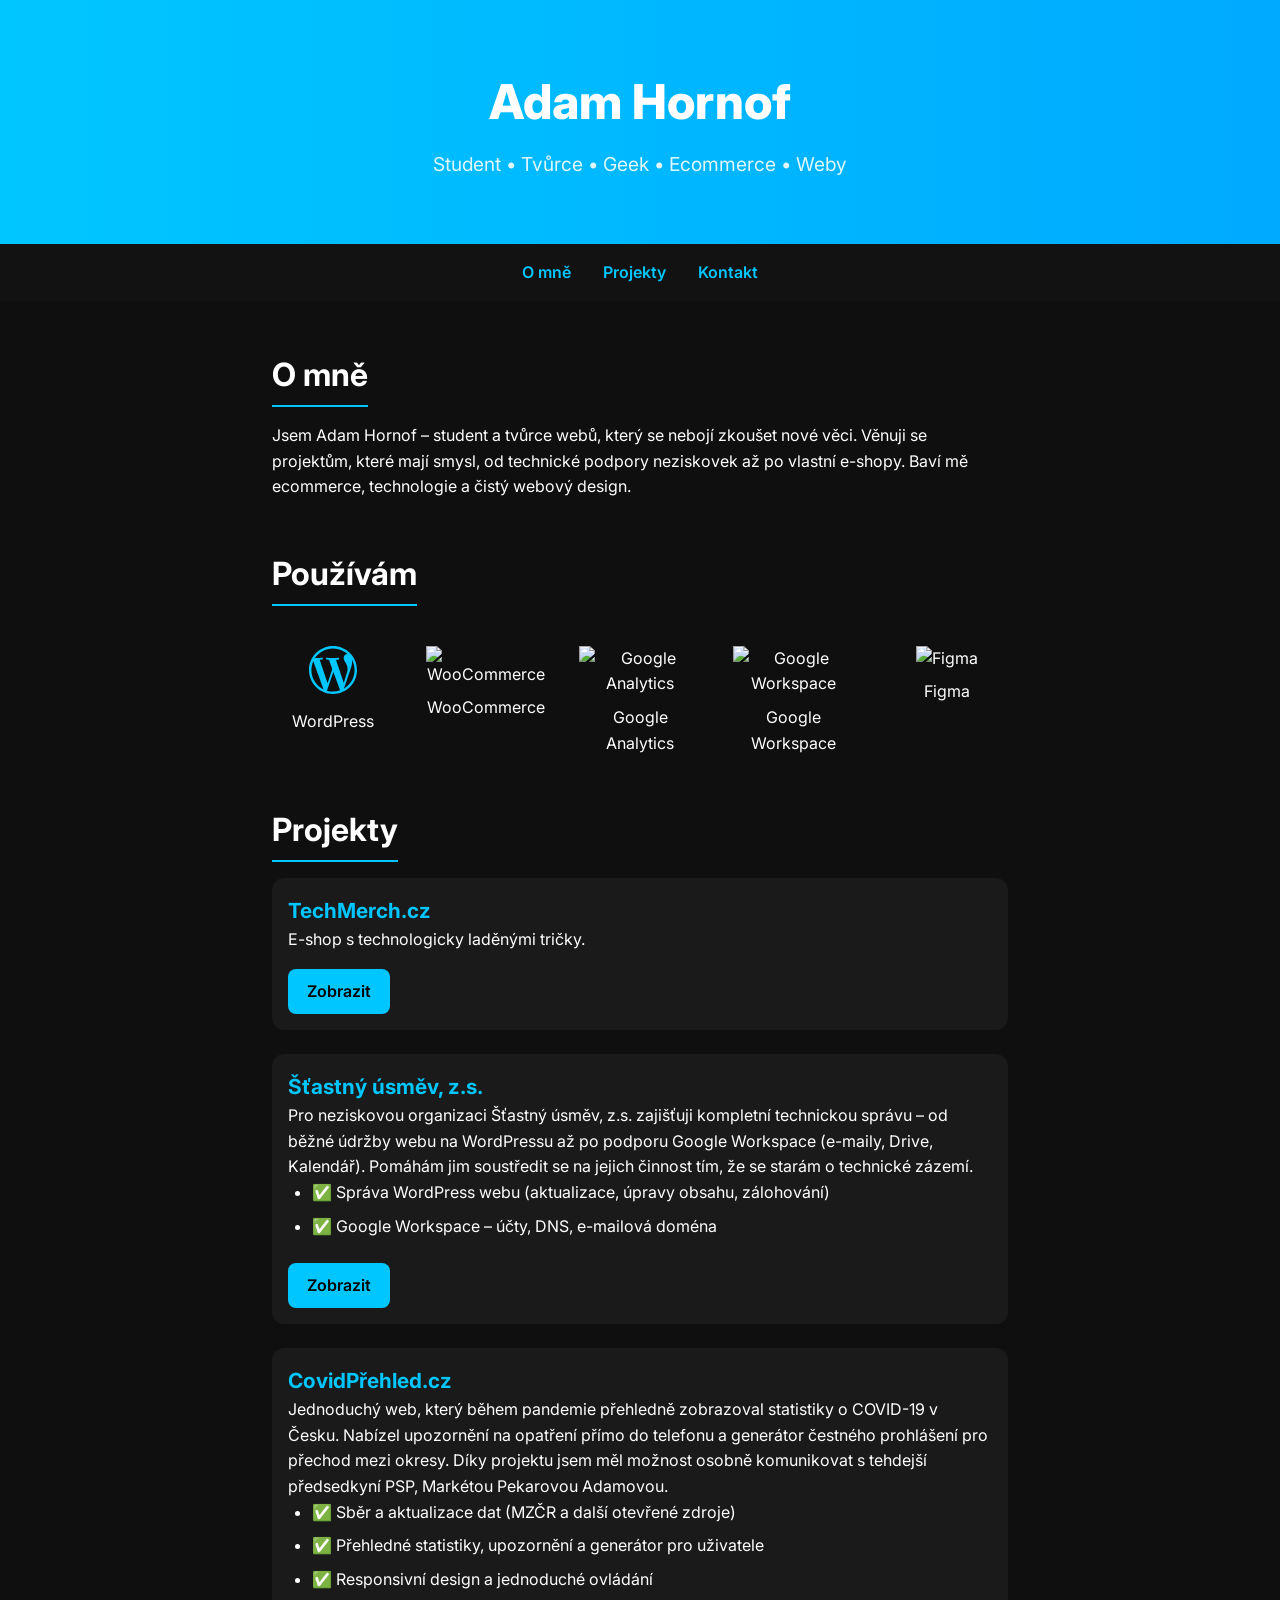
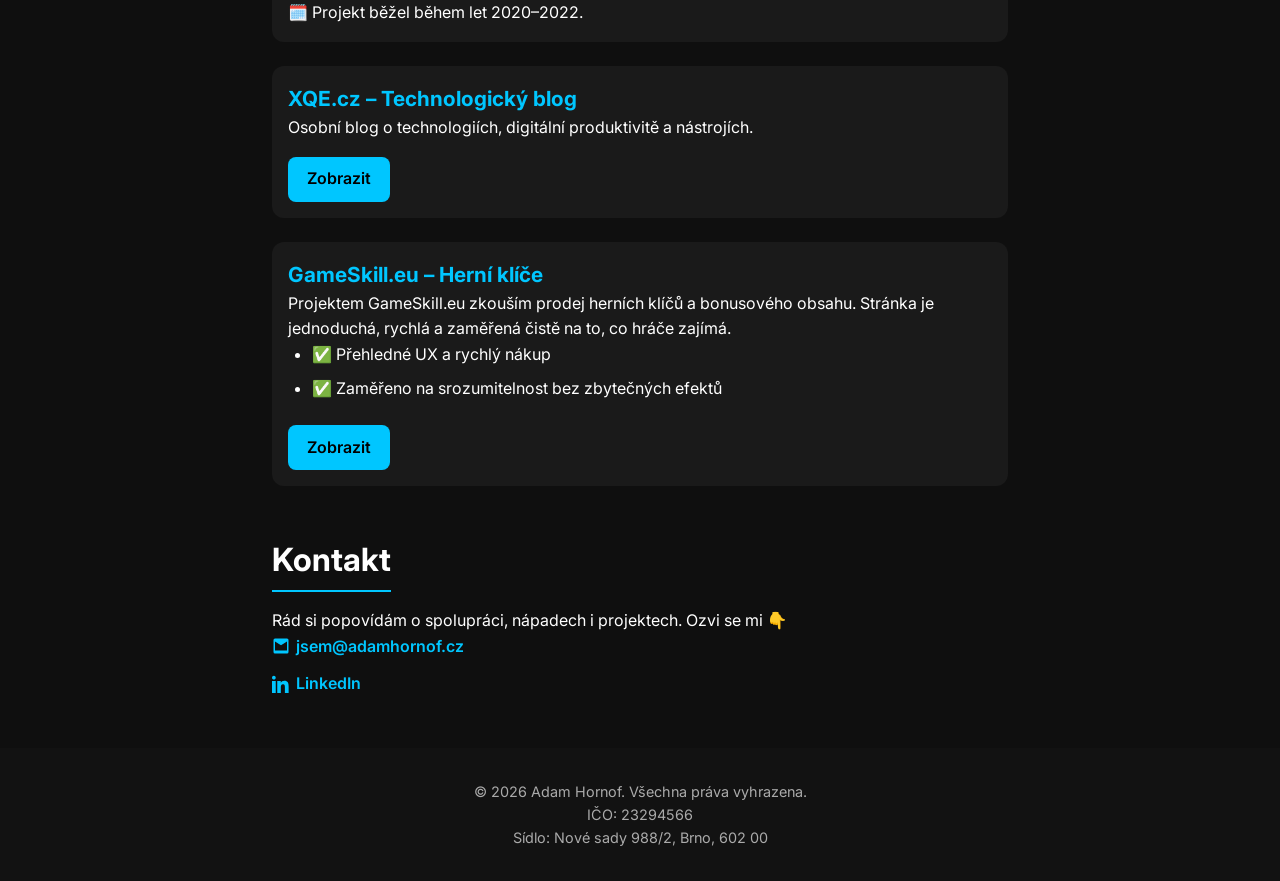
==== en/index.html @ 3191496a "english version" ====
<!DOCTYPE html>
<html lang="cs">
<head>
  <meta charset="UTF-8" />
  <meta name="viewport" content="width=device-width, initial-scale=1.0" />
  <title>Adam Hornof</title>
  <link href="https://fonts.googleapis.com/css2?family=Inter:wght@400;600;800&display=swap" rel="stylesheet">
  <style>
    * { margin: 0; padding: 0; box-sizing: border-box; }
    body {
      font-family: 'Inter', sans-serif;
      background-color: #0f0f0f;
      color: #fff;
      line-height: 1.6;
    }
    header {
      padding: 4rem 2rem;
      text-align: center;
      background: linear-gradient(270deg, #00c6ff, #0072ff, #00c6ff);
      background-size: 600% 100%;
      animation: gradientShift 15s ease-in-out infinite alternate;
    }
    @keyframes gradientShift {
      0% {
        background-position: 0% 50%;
      }
      50% {
        background-position: 100% 50%;
      }
      100% {
        background-position: 0% 50%;
      }
    }
    header h1 {
      font-size: 3rem;
      font-weight: 800;
    }
    header p {
      font-size: 1.2rem;
      color: #e0f7ff;
      margin-top: 0.5rem;
    }
    nav {
      display: flex;
      justify-content: center;
      gap: 2rem;
      padding: 1rem;
      background-color: #121212;
    }
    nav a {
      color: #00c6ff;
      text-decoration: none;
      font-weight: 600;
    }
    section {
      max-width: 800px;
      margin: 3rem auto;
      padding: 0 2rem;
    }
    section h2 {
      font-size: 2rem;
      margin-bottom: 1rem;
      border-bottom: 2px solid #00c6ff;
      display: inline-block;
      padding-bottom: 0.3rem;
    }
    .project {
      background: #1a1a1a;
      padding: 1rem;
      border-radius: 0.75rem;
      margin-bottom: 1.5rem;
    }
    .project h3 {
      font-size: 1.3rem;
      color: #00c6ff;
    }
    footer {
      text-align: center;
      padding: 2rem;
      background-color: #121212;
      color: #aaa;
      font-size: 0.9rem;
    }
    a.button {
      display: inline-block;
      margin-top: 1rem;
      padding: 0.6rem 1.2rem;
      background: #00c6ff;
      color: #000;
      border-radius: 0.5rem;
      font-weight: 600;
      text-decoration: none;
      transition: background 0.3s ease;
    }
    a.button:hover {
      background: #0072ff;
      color: #fff;
    }
    ul {
      padding-left: 1.5rem;
      list-style-type: disc;
    }
    
    li {
      margin-bottom: 0.5rem;
    }

#kontakt a {
  text-decoration: none;
  transition: color 0.3s ease;
}

#kontakt a:hover {
  color: #66d9ff !important;
  text-decoration: underline !important;
  cursor: pointer;
}
    .tool-icons {
      display: flex;
      flex-wrap: wrap;
      gap: 2rem;
      justify-content: center;
      margin-top: 1.5rem;
      text-align: center;
    }
    .tool-icons div {
      flex: 1 1 120px;
      max-width: 140px;
    }
    .tool-icons img {
      width: 48px;
      height: 48px;
      margin-bottom: 0.5rem;
    }
    .bigger-icon {
      width: 88px;
      height: 88px;
    }
  .tool-icons img:hover {
    transform: scale(1.2);
    transition: transform 0.3s ease;
  }
  </style>
<!-- Google Analytics bez cookies -->
<script async src="https://www.googletagmanager.com/gtag/js?id=G-XGECGL3ETS"></script>
<script>
  window.dataLayer = window.dataLayer || [];
  function gtag(){dataLayer.push(arguments);}
  gtag('js', new Date());
  gtag('config', 'G-XGECGL3ETS', {
    'anonymize_ip': true,
    'storage': 'none',
    'allow_google_signals': false,
    'allow_ad_personalization_signals': false
  });
</script>
</head>
<body>
  <header>
    <h1>Adam Hornof</h1>
    <p>Student • Tvůrce • Geek • Ecommerce • Weby</p>
  </header>
  <nav>
    <a href="#o-mne">O mně</a>
    <a href="#projekty">Projekty</a>
    <a href="#kontakt">Kontakt</a>
  </nav>
  <section id="o-mne">
    <h2>O mně</h2>
    <p>
      Jsem Adam Hornof – student a tvůrce webů, který se nebojí zkoušet nové věci.
      Věnuji se projektům, které mají smysl, od technické podpory neziskovek až po vlastní e-shopy.
      Baví mě ecommerce, technologie a čistý webový design.
    </p>
  </section>
  <section id="stack">
    <h2>Používám</h2>
    <div class="tool-icons">
      <div>
        <img src="/icons/wordpress.svg" alt="WordPress">
        <p>WordPress</p>
      </div>
      <div>
        <img src="icons/woocommerce.svg" alt="WooCommerce" class="bigger-icon">
        <p>WooCommerce</p>
      </div>
      <div>
        <img src="icons/analytics.svg" alt="Google Analytics">
        <p>Google Analytics</p>
      </div>
      <div>
        <img src="icons/workspace.svg" alt="Google Workspace" class="bigger-icon">
        <p>Google Workspace</p>
      </div>
      <div>
        <img src="icons/figma.svg" alt="Figma">
        <p>Figma</p>
      </div>
    </div>
  </section>
  <section id="projekty">
    <h2>Projekty</h2>
    <div class="project">
      <h3>TechMerch.cz</h3>
      <p>E-shop s technologicky laděnými tričky.</p>
      <a class="button" href="https://techmerch.cz" target="_blank">Zobrazit</a>
    </div>
    <div class="project">
      <h3>Šťastný úsměv, z.s.</h3>
      <p>Pro neziskovou organizaci Šťastný úsměv, z.s. zajišťuji kompletní technickou správu – od běžné údržby webu na WordPressu až po podporu Google Workspace (e-maily, Drive, Kalendář). Pomáhám jim soustředit se na jejich činnost tím, že se starám o technické zázemí.</p>
      <ul>
        <li>✅ Správa WordPress webu (aktualizace, úpravy obsahu, zálohování)</li>
        <li>✅ Google Workspace – účty, DNS, e-mailová doména</li>
      </ul>
      <a class="button" href="https://stastny-usmev.cz/?adamhornof.cz" target="_blank">Zobrazit</a>
    </div>
    <div class="project">
      <h3>CovidPřehled.cz</h3>
      <p>Jednoduchý web, který během pandemie přehledně zobrazoval statistiky o COVID-19 v Česku. Nabízel upozornění na opatření přímo do telefonu a generátor čestného prohlášení pro přechod mezi okresy. Díky projektu jsem měl možnost osobně komunikovat s tehdejší předsedkyní PSP, Markétou Pekarovou Adamovou.</p>
      <ul>
        <li>✅ Sběr a aktualizace dat (MZČR a další otevřené zdroje)</li>
        <li>✅ Přehledné statistiky, upozornění a generátor pro uživatele</li>
        <li>✅ Responsivní design a jednoduché ovládání</li>
      </ul>
      <p>🗓️ Projekt běžel během let 2020–2022.</p>
    </div>
    <div class="project">
      <h3>XQE.cz – Technologický blog</h3>
      <p>Osobní blog o technologiích, digitální produktivitě a nástrojích.</p>
      <a class="button" href="https://xqe.cz/?adamhornof.cz" target="_blank">Zobrazit</a>
    </div>
    <div class="project">
      <h3>GameSkill.eu – Herní klíče</h3>
      <p>Projektem GameSkill.eu zkouším prodej herních klíčů a bonusového obsahu. Stránka je jednoduchá, rychlá a zaměřená čistě na to, co hráče zajímá.</p>
      <ul>
        <li>✅ Přehledné UX a rychlý nákup</li>
        <li>✅ Zaměřeno na srozumitelnost bez zbytečných efektů</li>
      </ul>
      <a class="button" href="https://gameskill.eu?adamhornof.cz" target="_blank">Zobrazit</a>
    </div>
  </section>
  <section id="kontakt">
    <h2>Kontakt</h2>
    <p>Rád si popovídám o spolupráci, nápadech i projektech. Ozvi se mi 👇</p>
    <p>
      <a href="mailto:jsem@adamhornof.cz" style="color: #00c6ff; font-weight: 600; display: inline-flex; align-items: center; gap: 0.4rem;">
        <!-- Email ikona SVG -->
        <svg xmlns="http://www.w3.org/2000/svg" fill="#00c6ff" viewBox="0 0 24 24" width="18" height="18" aria-hidden="true">
          <path d="M2 4a2 2 0 0 1 2-2h16a2 2 0 0 1 2 2v16a2 2 0 0 1-2 2H4a2 2 0 0 1-2-2V4zM4 6v12h16V6H4zm8 5-8-5h16l-8 5z"/>
        </svg>
        jsem@adamhornof.cz
      </a>
    </p>
    <p style="margin-top: 0.5rem;">
      <a href="https://www.linkedin.com/in/adamhornof/" target="_blank" rel="noopener noreferrer" style="color: #00c6ff; display: inline-flex; align-items: center; gap: 0.4rem; font-weight: 600;">
        <!-- LinkedIn ikona SVG -->
        <svg xmlns="http://www.w3.org/2000/svg" fill="#00c6ff" viewBox="0 0 24 24" width="18" height="18" aria-hidden="true">
          <path d="M4.98 3.5C4.98 4.88 3.88 6 2.5 6S0 4.88 0 3.5 1.12 1 2.5 1 4.98 2.12 4.98 3.5zM0 8h5v16H0V8zm7 0h4.7v2.2h.1c.65-1.2 2.23-2.5 4.58-2.5 4.9 0 5.8 3.2 5.8 7.4V24h-5v-7.7c0-1.8-.03-4.1-2.5-4.1-2.5 0-2.9 2-2.9 4v7.8H7V8z"/>
        </svg>
        LinkedIn
      </a>
    </p>
  </section>
  <footer>
    &copy; <span id="currentYear"></span> Adam Hornof. Všechna práva vyhrazena.<br>
    IČO: 23294566<br>
    Sídlo: Nové sady 988/2, Brno, 602 00
  </footer>
  <script>
    document.getElementById('currentYear').textContent = new Date().getFullYear();
  </script>
</body>
</html>
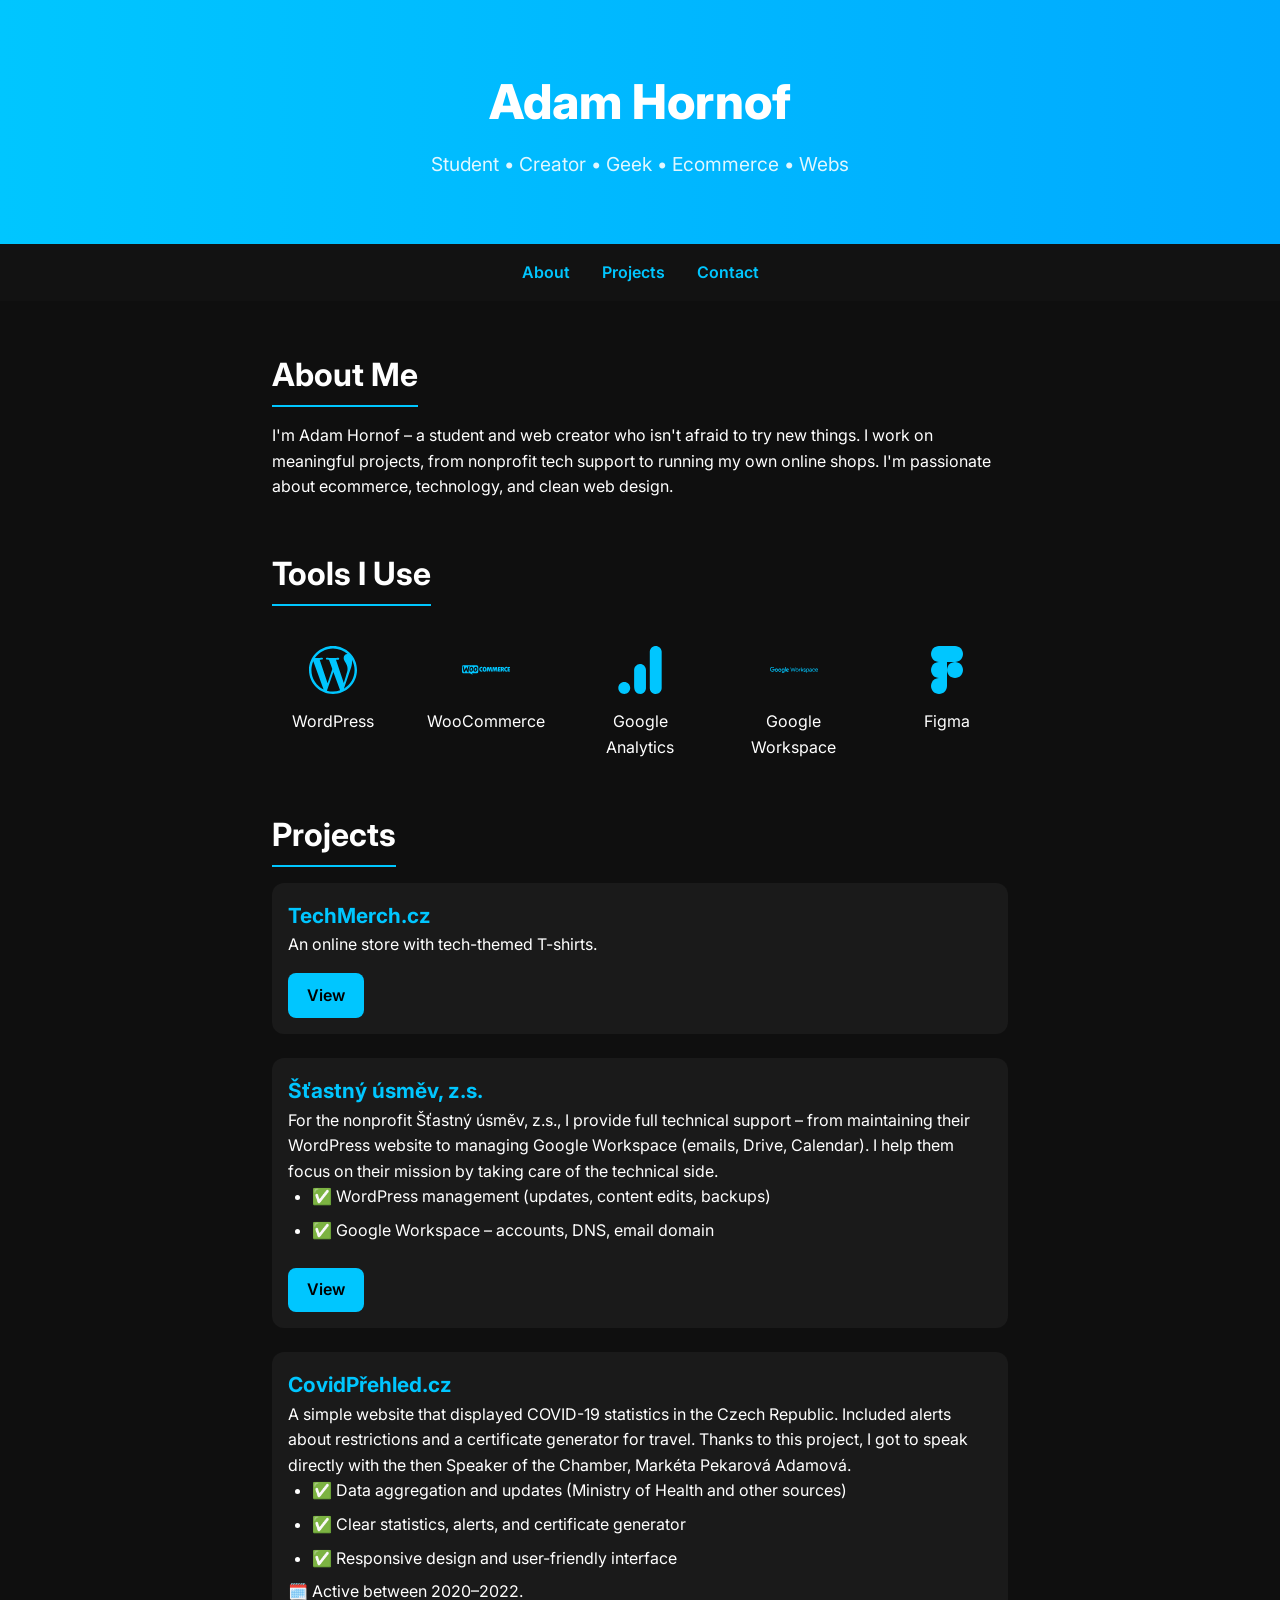
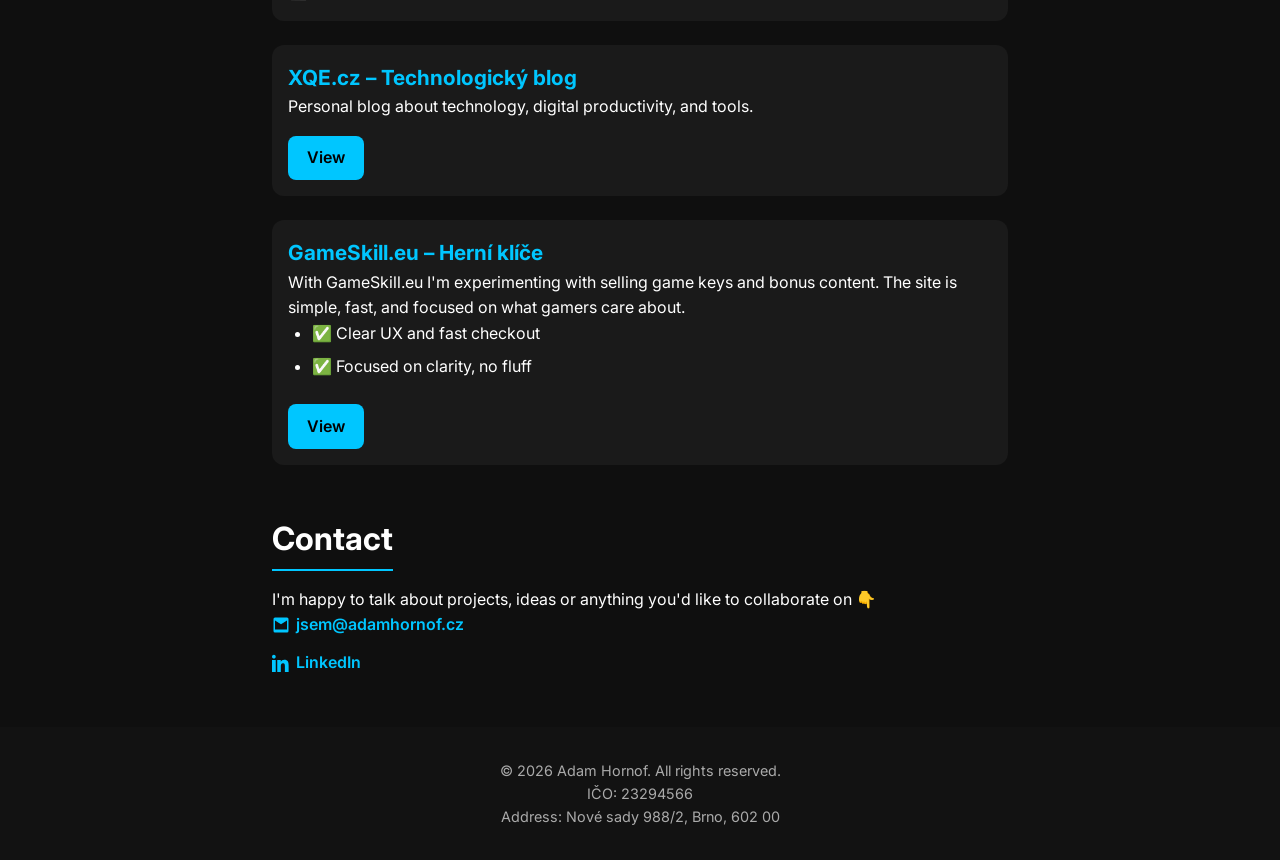
==== commit ca00c8ca: "Update index.html" ====
--- a/en/index.html
+++ b/en/index.html
@@ -1,5 +1,5 @@
 <!DOCTYPE html>
-<html lang="cs">
+<html lang="en">
 <head>
   <meta charset="UTF-8" />
   <meta name="viewport" content="width=device-width, initial-scale=1.0" />
@@ -158,90 +158,90 @@
 <body>
   <header>
     <h1>Adam Hornof</h1>
-    <p>Student • Tvůrce • Geek • Ecommerce • Weby</p>
+    <p>Student • Creator • Geek • Ecommerce • Webs</p>
   </header>
   <nav>
-    <a href="#o-mne">O mně</a>
-    <a href="#projekty">Projekty</a>
-    <a href="#kontakt">Kontakt</a>
+    <a href="#o-mne">About</a>
+    <a href="#projekty">Projects</a>
+    <a href="#kontakt">Contact</a>
   </nav>
   <section id="o-mne">
-    <h2>O mně</h2>
+    <h2>About Me</h2>
     <p>
-      Jsem Adam Hornof – student a tvůrce webů, který se nebojí zkoušet nové věci.
-      Věnuji se projektům, které mají smysl, od technické podpory neziskovek až po vlastní e-shopy.
-      Baví mě ecommerce, technologie a čistý webový design.
+      I'm Adam Hornof – a student and web creator who isn't afraid to try new things.
+      I work on meaningful projects, from nonprofit tech support to running my own online shops.
+      I'm passionate about ecommerce, technology, and clean web design.
     </p>
   </section>
   <section id="stack">
-    <h2>Používám</h2>
+    <h2>Tools I Use</h2>
     <div class="tool-icons">
       <div>
         <img src="/icons/wordpress.svg" alt="WordPress">
         <p>WordPress</p>
       </div>
       <div>
-        <img src="icons/woocommerce.svg" alt="WooCommerce" class="bigger-icon">
+        <img src="/icons/woocommerce.svg" alt="WooCommerce" class="bigger-icon">
         <p>WooCommerce</p>
       </div>
       <div>
-        <img src="icons/analytics.svg" alt="Google Analytics">
+        <img src="/icons/analytics.svg" alt="Google Analytics">
         <p>Google Analytics</p>
       </div>
       <div>
-        <img src="icons/workspace.svg" alt="Google Workspace" class="bigger-icon">
+        <img src="/icons/workspace.svg" alt="Google Workspace" class="bigger-icon">
         <p>Google Workspace</p>
       </div>
       <div>
-        <img src="icons/figma.svg" alt="Figma">
+        <img src="/icons/figma.svg" alt="Figma">
         <p>Figma</p>
       </div>
     </div>
   </section>
   <section id="projekty">
-    <h2>Projekty</h2>
+    <h2>Projects</h2>
     <div class="project">
       <h3>TechMerch.cz</h3>
-      <p>E-shop s technologicky laděnými tričky.</p>
-      <a class="button" href="https://techmerch.cz" target="_blank">Zobrazit</a>
+      <p>An online store with tech-themed T-shirts.</p>
+      <a class="button" href="https://techmerch.cz" target="_blank">View</a>
     </div>
     <div class="project">
       <h3>Šťastný úsměv, z.s.</h3>
-      <p>Pro neziskovou organizaci Šťastný úsměv, z.s. zajišťuji kompletní technickou správu – od běžné údržby webu na WordPressu až po podporu Google Workspace (e-maily, Drive, Kalendář). Pomáhám jim soustředit se na jejich činnost tím, že se starám o technické zázemí.</p>
+      <p>For the nonprofit Šťastný úsměv, z.s., I provide full technical support – from maintaining their WordPress website to managing Google Workspace (emails, Drive, Calendar). I help them focus on their mission by taking care of the technical side.</p>
       <ul>
-        <li>✅ Správa WordPress webu (aktualizace, úpravy obsahu, zálohování)</li>
-        <li>✅ Google Workspace – účty, DNS, e-mailová doména</li>
+        <li>✅ WordPress management (updates, content edits, backups)</li>
+        <li>✅ Google Workspace – accounts, DNS, email domain</li>
       </ul>
-      <a class="button" href="https://stastny-usmev.cz/?adamhornof.cz" target="_blank">Zobrazit</a>
+      <a class="button" href="https://stastny-usmev.cz/?adamhornof.cz" target="_blank">View</a>
     </div>
     <div class="project">
       <h3>CovidPřehled.cz</h3>
-      <p>Jednoduchý web, který během pandemie přehledně zobrazoval statistiky o COVID-19 v Česku. Nabízel upozornění na opatření přímo do telefonu a generátor čestného prohlášení pro přechod mezi okresy. Díky projektu jsem měl možnost osobně komunikovat s tehdejší předsedkyní PSP, Markétou Pekarovou Adamovou.</p>
+      <p>A simple website that displayed COVID-19 statistics in the Czech Republic. Included alerts about restrictions and a certificate generator for travel. Thanks to this project, I got to speak directly with the then Speaker of the Chamber, Markéta Pekarová Adamová.</p>
       <ul>
-        <li>✅ Sběr a aktualizace dat (MZČR a další otevřené zdroje)</li>
-        <li>✅ Přehledné statistiky, upozornění a generátor pro uživatele</li>
-        <li>✅ Responsivní design a jednoduché ovládání</li>
+        <li>✅ Data aggregation and updates (Ministry of Health and other sources)</li>
+        <li>✅ Clear statistics, alerts, and certificate generator</li>
+        <li>✅ Responsive design and user-friendly interface</li>
       </ul>
-      <p>🗓️ Projekt běžel během let 2020–2022.</p>
+      <p>🗓️ Active between 2020–2022.</p>
     </div>
     <div class="project">
       <h3>XQE.cz – Technologický blog</h3>
-      <p>Osobní blog o technologiích, digitální produktivitě a nástrojích.</p>
-      <a class="button" href="https://xqe.cz/?adamhornof.cz" target="_blank">Zobrazit</a>
+      <p>Personal blog about technology, digital productivity, and tools.</p>
+      <a class="button" href="https://xqe.cz/?adamhornof.cz" target="_blank">View</a>
     </div>
     <div class="project">
       <h3>GameSkill.eu – Herní klíče</h3>
-      <p>Projektem GameSkill.eu zkouším prodej herních klíčů a bonusového obsahu. Stránka je jednoduchá, rychlá a zaměřená čistě na to, co hráče zajímá.</p>
+      <p>With GameSkill.eu I'm experimenting with selling game keys and bonus content. The site is simple, fast, and focused on what gamers care about.</p>
       <ul>
-        <li>✅ Přehledné UX a rychlý nákup</li>
-        <li>✅ Zaměřeno na srozumitelnost bez zbytečných efektů</li>
+        <li>✅ Clear UX and fast checkout</li>
+        <li>✅ Focused on clarity, no fluff</li>
       </ul>
-      <a class="button" href="https://gameskill.eu?adamhornof.cz" target="_blank">Zobrazit</a>
+      <a class="button" href="https://gameskill.eu?adamhornof.cz" target="_blank">View</a>
     </div>
   </section>
   <section id="kontakt">
-    <h2>Kontakt</h2>
-    <p>Rád si popovídám o spolupráci, nápadech i projektech. Ozvi se mi 👇</p>
+    <h2>Contact</h2>
+    <p>I'm happy to talk about projects, ideas or anything you'd like to collaborate on 👇</p>
     <p>
       <a href="mailto:jsem@adamhornof.cz" style="color: #00c6ff; font-weight: 600; display: inline-flex; align-items: center; gap: 0.4rem;">
         <!-- Email ikona SVG -->
@@ -262,9 +262,9 @@
     </p>
   </section>
   <footer>
-    &copy; <span id="currentYear"></span> Adam Hornof. Všechna práva vyhrazena.<br>
+    &copy; <span id="currentYear"></span> Adam Hornof. All rights reserved.<br>
     IČO: 23294566<br>
-    Sídlo: Nové sady 988/2, Brno, 602 00
+    Address: Nové sady 988/2, Brno, 602 00
   </footer>
   <script>
     document.getElementById('currentYear').textContent = new Date().getFullYear();
